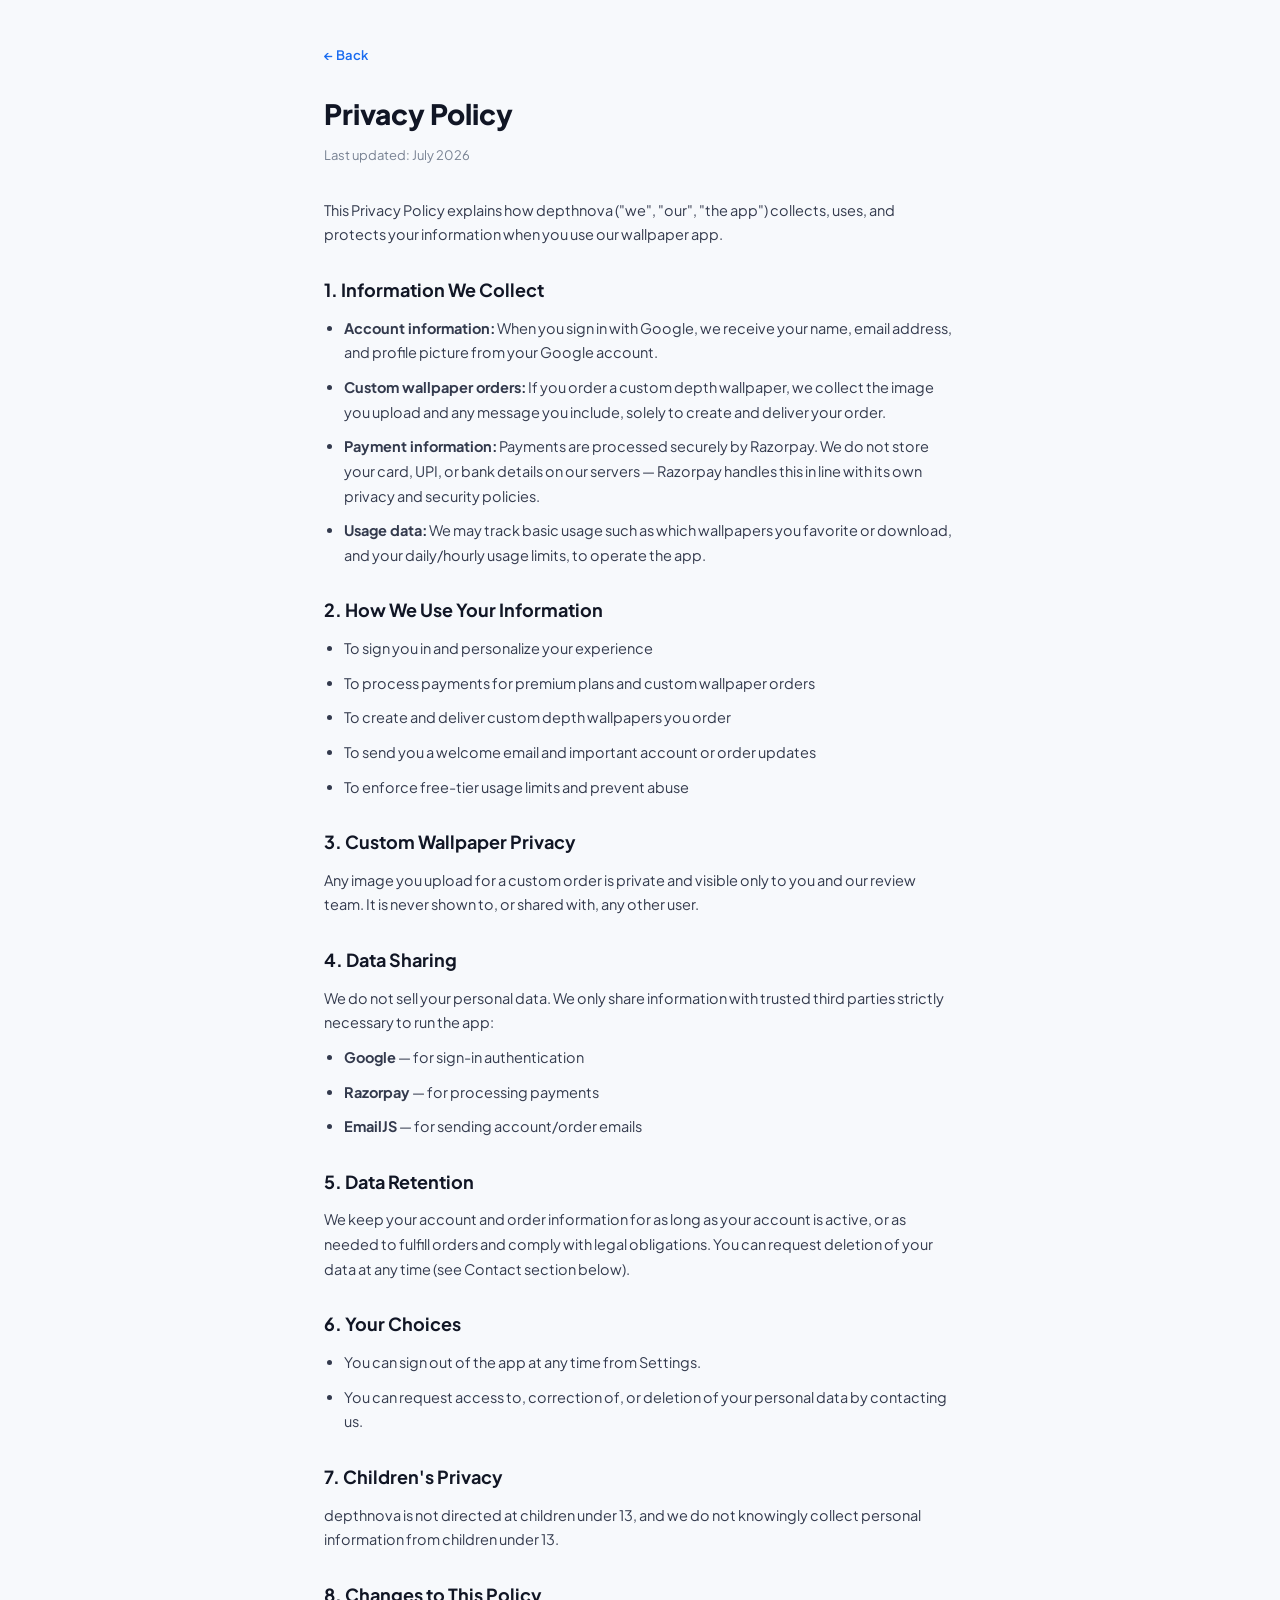
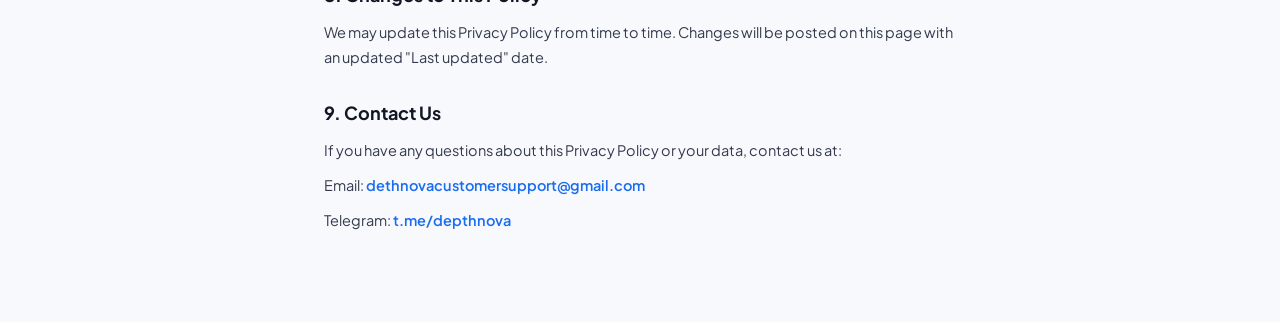
==== privacy.html @ 51973883 "Create privacy.html" ====
<!doctype html>
<html lang="en">
  <head>
    <meta charset="UTF-8" />
    <meta name="viewport" content="width=device-width, initial-scale=1.0" />
    <title>Privacy Policy — depthnova</title>
    <link href="https://fonts.googleapis.com/css2?family=Plus+Jakarta+Sans:wght@400;500;600;700;800&display=swap" rel="stylesheet" />
    <style>
      * { box-sizing: border-box; margin: 0; padding: 0; font-family: "Plus Jakarta Sans", sans-serif; }
      body { background: #f7f9fc; color: #111625; line-height: 1.7; }
      .wrap { max-width: 680px; margin: 0 auto; padding: 40px 24px 80px 24px; }
      h1 { font-size: 28px; font-weight: 800; margin-bottom: 6px; }
      .updated { color: #788293; font-size: 13px; margin-bottom: 32px; }
      h2 { font-size: 18px; font-weight: 700; margin: 28px 0 10px 0; }
      p, li { font-size: 14.5px; color: #333a4d; margin-bottom: 10px; }
      ul { padding-left: 20px; margin-bottom: 10px; }
      a { color: #1a6cf0; font-weight: 600; text-decoration: none; }
      a:hover { text-decoration: underline; }
      .back { display: inline-block; margin-bottom: 24px; font-size: 13px; }
    </style>
  </head>
  <body>
    <div class="wrap">
      <a class="back" href="javascript:history.back()">&larr; Back</a>
      <h1>Privacy Policy</h1>
      <p class="updated">Last updated: July 2026</p>

      <p>This Privacy Policy explains how depthnova ("we", "our", "the app") collects, uses, and protects your information when you use our wallpaper app.</p>

      <h2>1. Information We Collect</h2>
      <ul>
        <li><strong>Account information:</strong> When you sign in with Google, we receive your name, email address, and profile picture from your Google account.</li>
        <li><strong>Custom wallpaper orders:</strong> If you order a custom depth wallpaper, we collect the image you upload and any message you include, solely to create and deliver your order.</li>
        <li><strong>Payment information:</strong> Payments are processed securely by Razorpay. We do not store your card, UPI, or bank details on our servers — Razorpay handles this in line with its own privacy and security policies.</li>
        <li><strong>Usage data:</strong> We may track basic usage such as which wallpapers you favorite or download, and your daily/hourly usage limits, to operate the app.</li>
      </ul>

      <h2>2. How We Use Your Information</h2>
      <ul>
        <li>To sign you in and personalize your experience</li>
        <li>To process payments for premium plans and custom wallpaper orders</li>
        <li>To create and deliver custom depth wallpapers you order</li>
        <li>To send you a welcome email and important account or order updates</li>
        <li>To enforce free-tier usage limits and prevent abuse</li>
      </ul>

      <h2>3. Custom Wallpaper Privacy</h2>
      <p>Any image you upload for a custom order is private and visible only to you and our review team. It is never shown to, or shared with, any other user.</p>

      <h2>4. Data Sharing</h2>
      <p>We do not sell your personal data. We only share information with trusted third parties strictly necessary to run the app:</p>
      <ul>
        <li><strong>Google</strong> — for sign-in authentication</li>
        <li><strong>Razorpay</strong> — for processing payments</li>
        <li><strong>EmailJS</strong> — for sending account/order emails</li>
      </ul>

      <h2>5. Data Retention</h2>
      <p>We keep your account and order information for as long as your account is active, or as needed to fulfill orders and comply with legal obligations. You can request deletion of your data at any time (see Contact section below).</p>

      <h2>6. Your Choices</h2>
      <ul>
        <li>You can sign out of the app at any time from Settings.</li>
        <li>You can request access to, correction of, or deletion of your personal data by contacting us.</li>
      </ul>

      <h2>7. Children's Privacy</h2>
      <p>depthnova is not directed at children under 13, and we do not knowingly collect personal information from children under 13.</p>

      <h2>8. Changes to This Policy</h2>
      <p>We may update this Privacy Policy from time to time. Changes will be posted on this page with an updated "Last updated" date.</p>

      <h2>9. Contact Us</h2>
      <p>If you have any questions about this Privacy Policy or your data, contact us at:</p>
      <p>Email: <a href="mailto:dethnovacustomersupport@gmail.com">dethnovacustomersupport@gmail.com</a></p>
      <p>Telegram: <a href="https://t.me/depthnova" target="_blank" rel="noopener">t.me/depthnova</a></p>
    </div>
  </body>
</html>
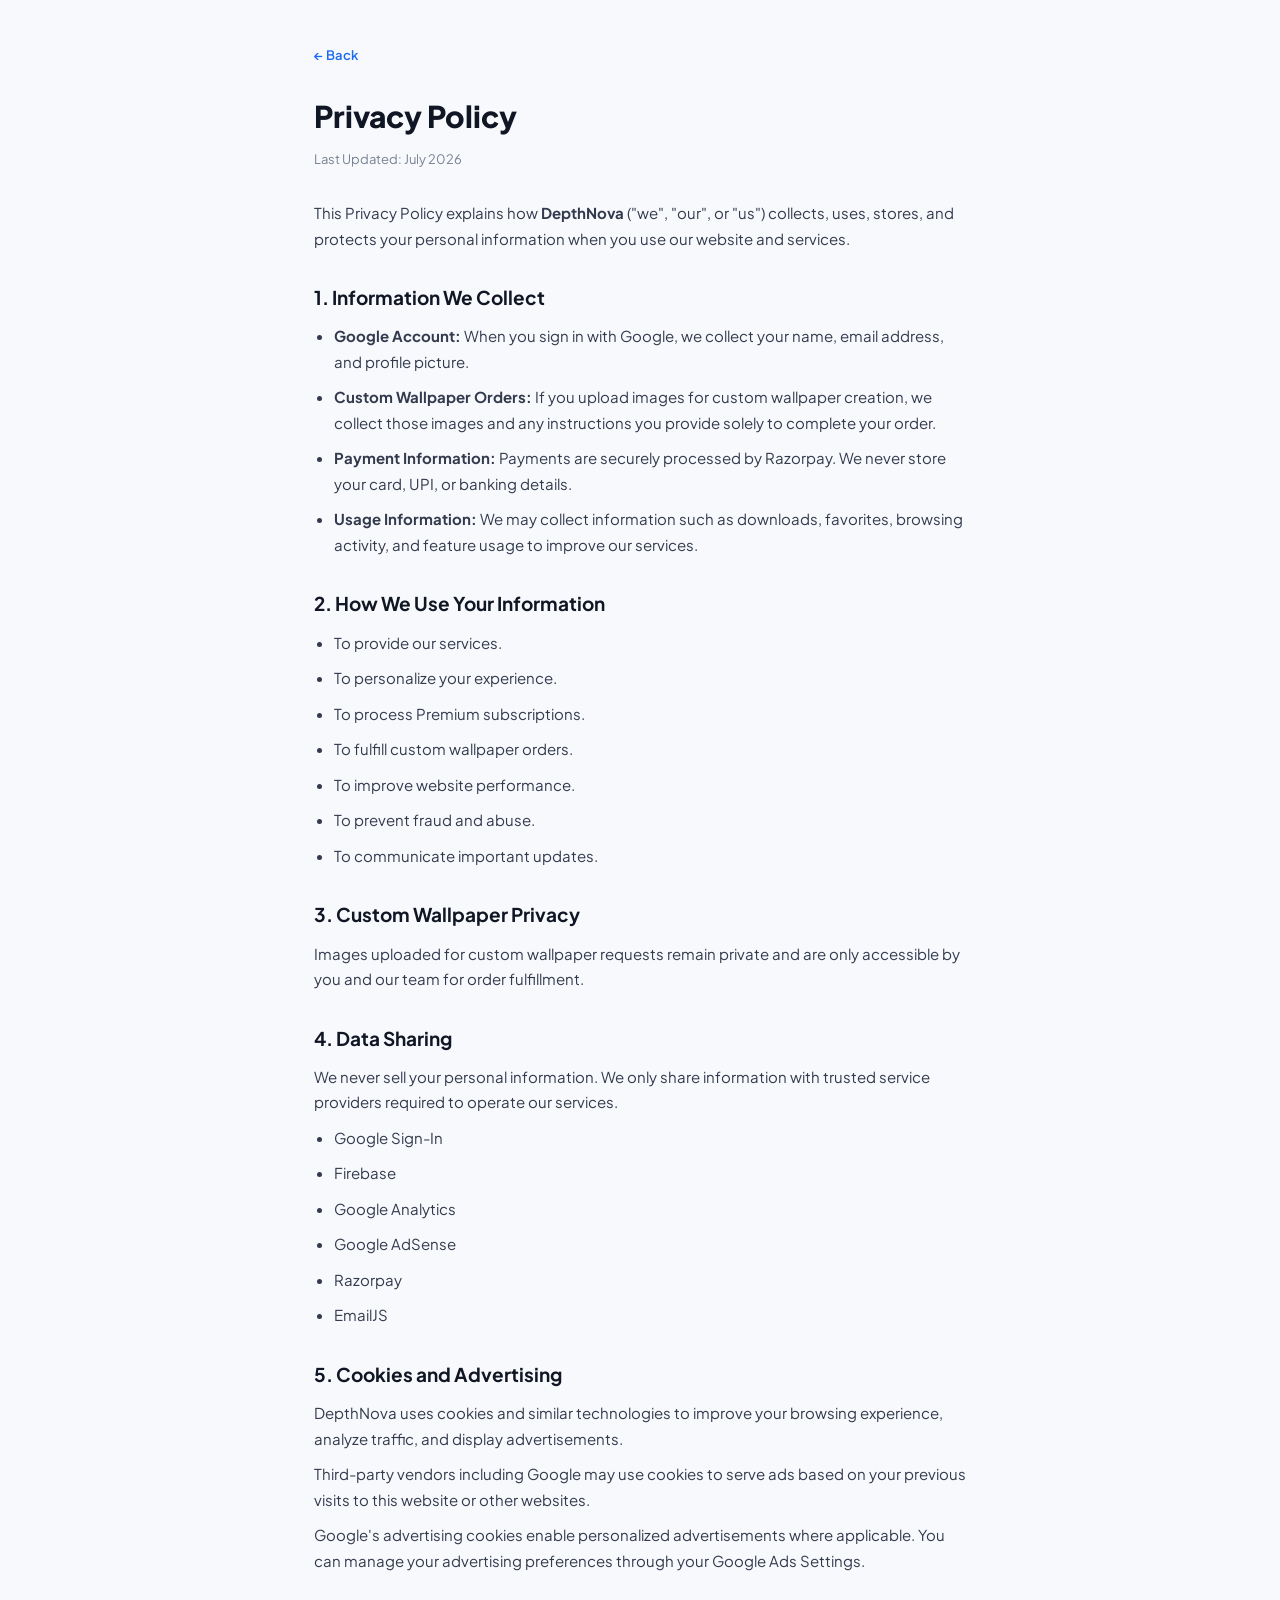
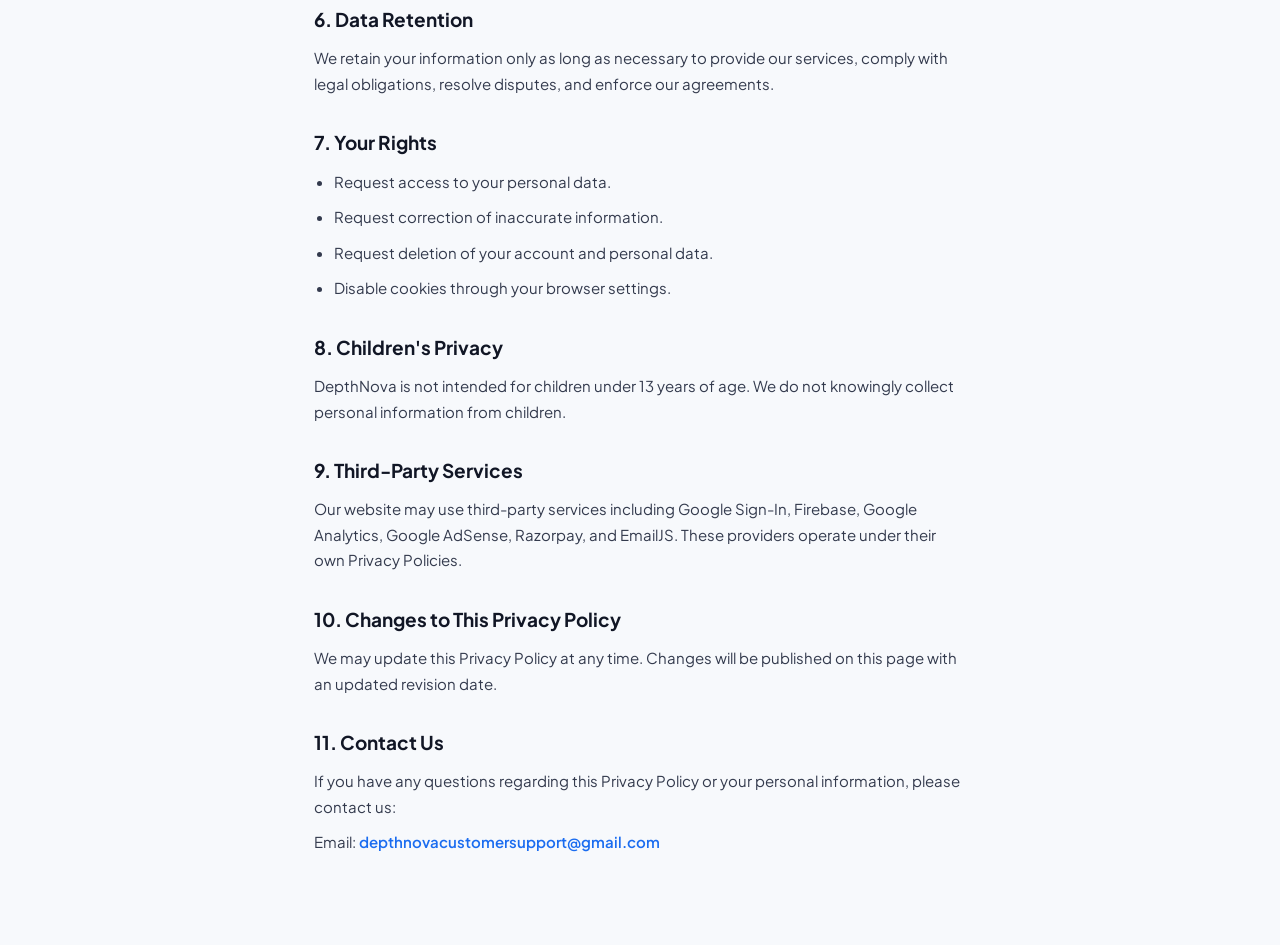
==== commit dd76f4a4: "Update privacy.html" ====
--- a/privacy.html
+++ b/privacy.html
@@ -1,80 +1,205 @@
 <!doctype html>
 <html lang="en">
-  <head>
-    <meta charset="UTF-8" />
-    <meta name="viewport" content="width=device-width, initial-scale=1.0" />
-    <title>Privacy Policy — depthnova</title>
-    <link href="https://fonts.googleapis.com/css2?family=Plus+Jakarta+Sans:wght@400;500;600;700;800&display=swap" rel="stylesheet" />
-    <style>
-      * { box-sizing: border-box; margin: 0; padding: 0; font-family: "Plus Jakarta Sans", sans-serif; }
-      body { background: #f7f9fc; color: #111625; line-height: 1.7; }
-      .wrap { max-width: 680px; margin: 0 auto; padding: 40px 24px 80px 24px; }
-      h1 { font-size: 28px; font-weight: 800; margin-bottom: 6px; }
-      .updated { color: #788293; font-size: 13px; margin-bottom: 32px; }
-      h2 { font-size: 18px; font-weight: 700; margin: 28px 0 10px 0; }
-      p, li { font-size: 14.5px; color: #333a4d; margin-bottom: 10px; }
-      ul { padding-left: 20px; margin-bottom: 10px; }
-      a { color: #1a6cf0; font-weight: 600; text-decoration: none; }
-      a:hover { text-decoration: underline; }
-      .back { display: inline-block; margin-bottom: 24px; font-size: 13px; }
-    </style>
-  </head>
-  <body>
-    <div class="wrap">
-      <a class="back" href="javascript:history.back()">&larr; Back</a>
-      <h1>Privacy Policy</h1>
-      <p class="updated">Last updated: July 2026</p>
-
-      <p>This Privacy Policy explains how depthnova ("we", "our", "the app") collects, uses, and protects your information when you use our wallpaper app.</p>
-
-      <h2>1. Information We Collect</h2>
-      <ul>
-        <li><strong>Account information:</strong> When you sign in with Google, we receive your name, email address, and profile picture from your Google account.</li>
-        <li><strong>Custom wallpaper orders:</strong> If you order a custom depth wallpaper, we collect the image you upload and any message you include, solely to create and deliver your order.</li>
-        <li><strong>Payment information:</strong> Payments are processed securely by Razorpay. We do not store your card, UPI, or bank details on our servers — Razorpay handles this in line with its own privacy and security policies.</li>
-        <li><strong>Usage data:</strong> We may track basic usage such as which wallpapers you favorite or download, and your daily/hourly usage limits, to operate the app.</li>
-      </ul>
-
-      <h2>2. How We Use Your Information</h2>
-      <ul>
-        <li>To sign you in and personalize your experience</li>
-        <li>To process payments for premium plans and custom wallpaper orders</li>
-        <li>To create and deliver custom depth wallpapers you order</li>
-        <li>To send you a welcome email and important account or order updates</li>
-        <li>To enforce free-tier usage limits and prevent abuse</li>
-      </ul>
-
-      <h2>3. Custom Wallpaper Privacy</h2>
-      <p>Any image you upload for a custom order is private and visible only to you and our review team. It is never shown to, or shared with, any other user.</p>
-
-      <h2>4. Data Sharing</h2>
-      <p>We do not sell your personal data. We only share information with trusted third parties strictly necessary to run the app:</p>
-      <ul>
-        <li><strong>Google</strong> — for sign-in authentication</li>
-        <li><strong>Razorpay</strong> — for processing payments</li>
-        <li><strong>EmailJS</strong> — for sending account/order emails</li>
-      </ul>
-
-      <h2>5. Data Retention</h2>
-      <p>We keep your account and order information for as long as your account is active, or as needed to fulfill orders and comply with legal obligations. You can request deletion of your data at any time (see Contact section below).</p>
-
-      <h2>6. Your Choices</h2>
-      <ul>
-        <li>You can sign out of the app at any time from Settings.</li>
-        <li>You can request access to, correction of, or deletion of your personal data by contacting us.</li>
-      </ul>
-
-      <h2>7. Children's Privacy</h2>
-      <p>depthnova is not directed at children under 13, and we do not knowingly collect personal information from children under 13.</p>
-
-      <h2>8. Changes to This Policy</h2>
-      <p>We may update this Privacy Policy from time to time. Changes will be posted on this page with an updated "Last updated" date.</p>
-
-      <h2>9. Contact Us</h2>
-      <p>If you have any questions about this Privacy Policy or your data, contact us at:</p>
-      <p>Email: <a href="mailto:dethnovacustomersupport@gmail.com">dethnovacustomersupport@gmail.com</a></p>
-      <p>Telegram: <a href="https://t.me/depthnova" target="_blank" rel="noopener">t.me/depthnova</a></p>
-    </div>
-  </body>
+<head>
+<meta charset="UTF-8" />
+<meta name="viewport" content="width=device-width, initial-scale=1.0" />
+<title>Privacy Policy — DepthNova</title>
+
+<link href="https://fonts.googleapis.com/css2?family=Plus+Jakarta+Sans:wght@400;500;600;700;800&display=swap" rel="stylesheet" />
+
+<style>
+*{
+box-sizing:border-box;
+margin:0;
+padding:0;
+font-family:"Plus Jakarta Sans",sans-serif;
+}
+
+body{
+background:#f7f9fc;
+color:#111625;
+line-height:1.7;
+}
+
+.wrap{
+max-width:700px;
+margin:auto;
+padding:40px 24px 80px;
+}
+
+h1{
+font-size:30px;
+font-weight:800;
+margin-bottom:6px;
+}
+
+.updated{
+color:#788293;
+font-size:13px;
+margin-bottom:30px;
+}
+
+h2{
+font-size:19px;
+font-weight:700;
+margin:30px 0 10px;
+}
+
+p,li{
+font-size:15px;
+color:#333a4d;
+margin-bottom:10px;
+}
+
+ul{
+padding-left:20px;
+margin-bottom:10px;
+}
+
+a{
+color:#1a6cf0;
+text-decoration:none;
+font-weight:600;
+}
+
+a:hover{
+text-decoration:underline;
+}
+
+.back{
+display:inline-block;
+margin-bottom:25px;
+font-size:13px;
+}
+</style>
+
+</head>
+
+<body>
+
+<div class="wrap">
+
+<a class="back" href="javascript:history.back()">&larr; Back</a>
+
+<h1>Privacy Policy</h1>
+
+<p class="updated">Last Updated: July 2026</p>
+
+<p>
+This Privacy Policy explains how <strong>DepthNova</strong> ("we", "our", or "us") collects, uses, stores, and protects your personal information when you use our website and services.
+</p>
+
+<h2>1. Information We Collect</h2>
+
+<ul>
+<li><strong>Google Account:</strong> When you sign in with Google, we collect your name, email address, and profile picture.</li>
+
+<li><strong>Custom Wallpaper Orders:</strong> If you upload images for custom wallpaper creation, we collect those images and any instructions you provide solely to complete your order.</li>
+
+<li><strong>Payment Information:</strong> Payments are securely processed by Razorpay. We never store your card, UPI, or banking details.</li>
+
+<li><strong>Usage Information:</strong> We may collect information such as downloads, favorites, browsing activity, and feature usage to improve our services.</li>
+</ul>
+
+<h2>2. How We Use Your Information</h2>
+
+<ul>
+<li>To provide our services.</li>
+<li>To personalize your experience.</li>
+<li>To process Premium subscriptions.</li>
+<li>To fulfill custom wallpaper orders.</li>
+<li>To improve website performance.</li>
+<li>To prevent fraud and abuse.</li>
+<li>To communicate important updates.</li>
+</ul>
+
+<h2>3. Custom Wallpaper Privacy</h2>
+
+<p>
+Images uploaded for custom wallpaper requests remain private and are only accessible by you and our team for order fulfillment.
+</p>
+
+<h2>4. Data Sharing</h2>
+
+<p>
+We never sell your personal information.
+We only share information with trusted service providers required to operate our services.
+</p>
+
+<ul>
+<li>Google Sign-In</li>
+<li>Firebase</li>
+<li>Google Analytics</li>
+<li>Google AdSense</li>
+<li>Razorpay</li>
+<li>EmailJS</li>
+</ul>
+
+<h2>5. Cookies and Advertising</h2>
+
+<p>
+DepthNova uses cookies and similar technologies to improve your browsing experience, analyze traffic, and display advertisements.
+</p>
+
+<p>
+Third-party vendors including Google may use cookies to serve ads based on your previous visits to this website or other websites.
+</p>
+
+<p>
+Google's advertising cookies enable personalized advertisements where applicable.
+You can manage your advertising preferences through your Google Ads Settings.
+</p>
+
+<h2>6. Data Retention</h2>
+
+<p>
+We retain your information only as long as necessary to provide our services, comply with legal obligations, resolve disputes, and enforce our agreements.
+</p>
+
+<h2>7. Your Rights</h2>
+
+<ul>
+<li>Request access to your personal data.</li>
+<li>Request correction of inaccurate information.</li>
+<li>Request deletion of your account and personal data.</li>
+<li>Disable cookies through your browser settings.</li>
+</ul>
+
+<h2>8. Children's Privacy</h2>
+
+<p>
+DepthNova is not intended for children under 13 years of age.
+We do not knowingly collect personal information from children.
+</p>
+
+<h2>9. Third-Party Services</h2>
+
+<p>
+Our website may use third-party services including Google Sign-In, Firebase, Google Analytics, Google AdSense, Razorpay, and EmailJS.
+These providers operate under their own Privacy Policies.
+</p>
+
+<h2>10. Changes to This Privacy Policy</h2>
+
+<p>
+We may update this Privacy Policy at any time.
+Changes will be published on this page with an updated revision date.
+</p>
+
+<h2>11. Contact Us</h2>
+
+<p>
+If you have any questions regarding this Privacy Policy or your personal information, please contact us:
+</p>
+
+<p>
+Email:
+<a href="mailto:depthnovacustomersupport@gmail.com">
+depthnovacustomersupport@gmail.com
+</a>
+</p>
+
+</div>
+
+</body>
 </html>
-
